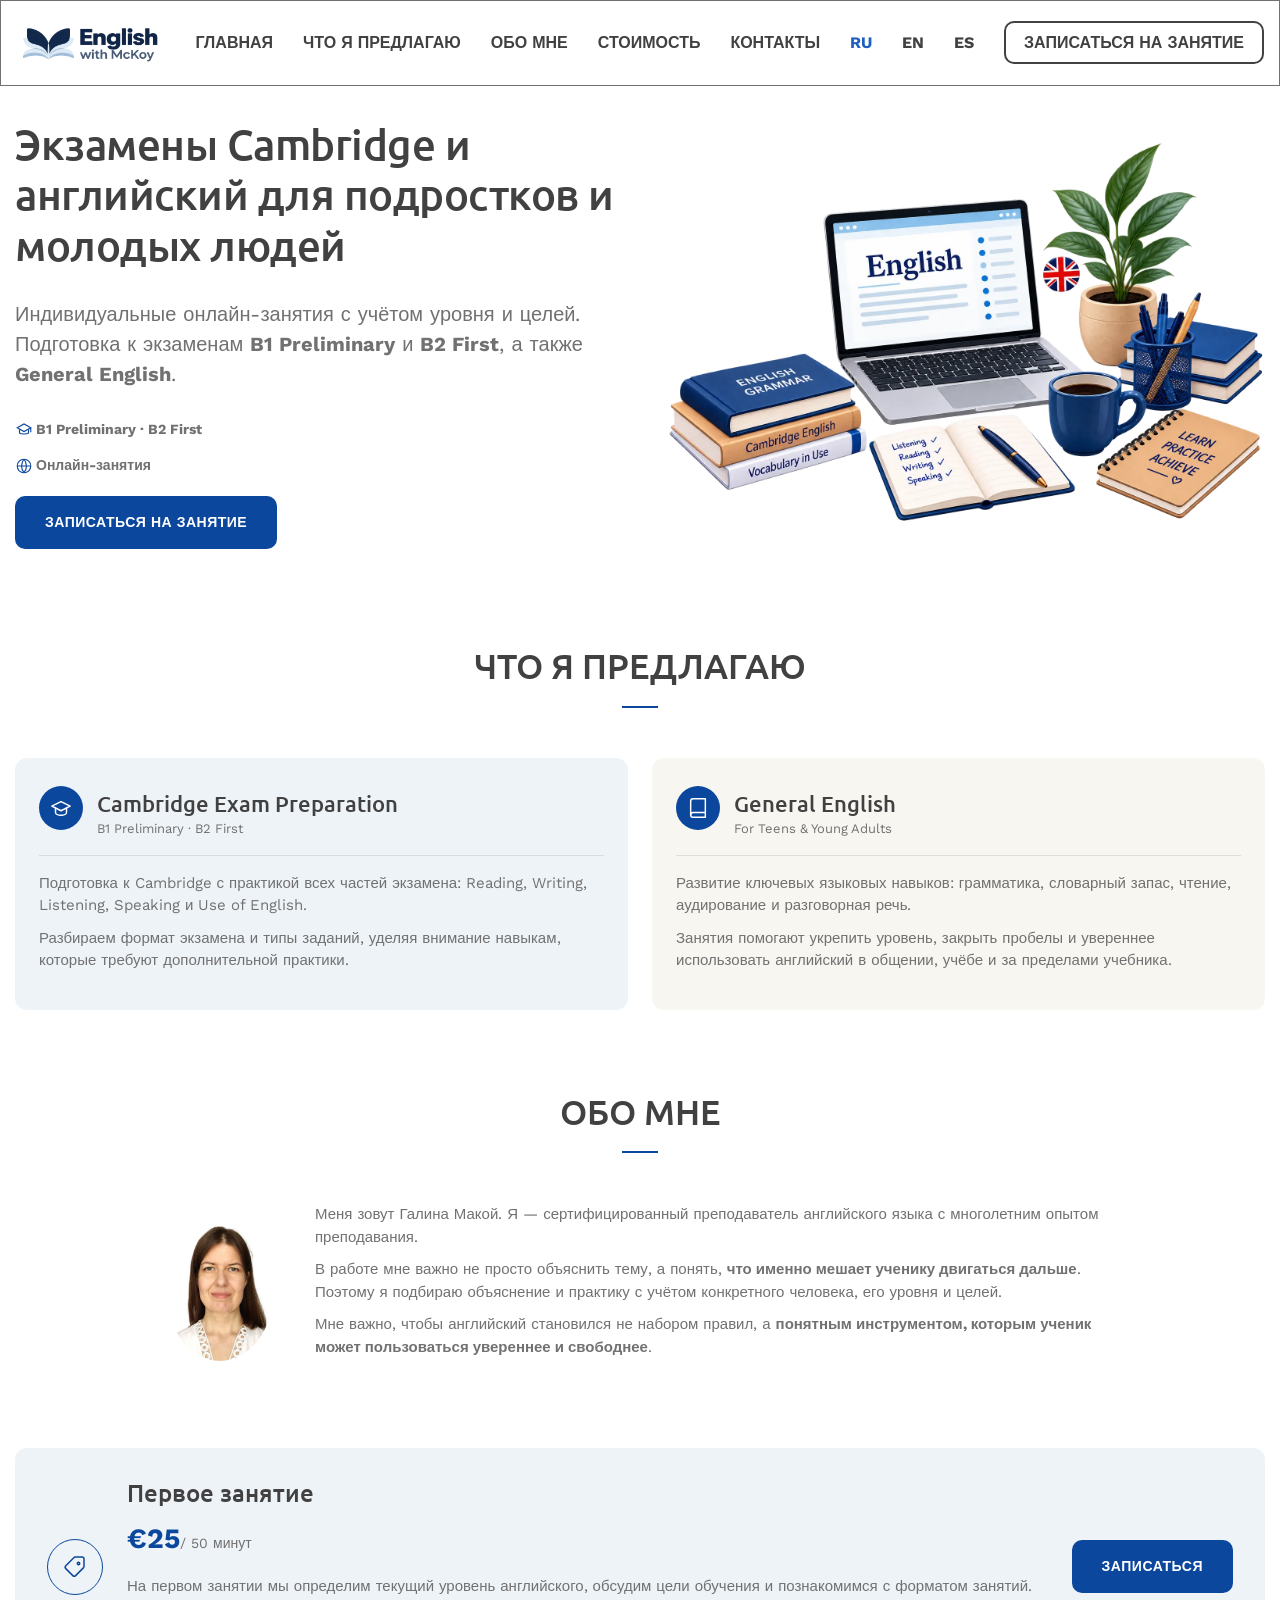
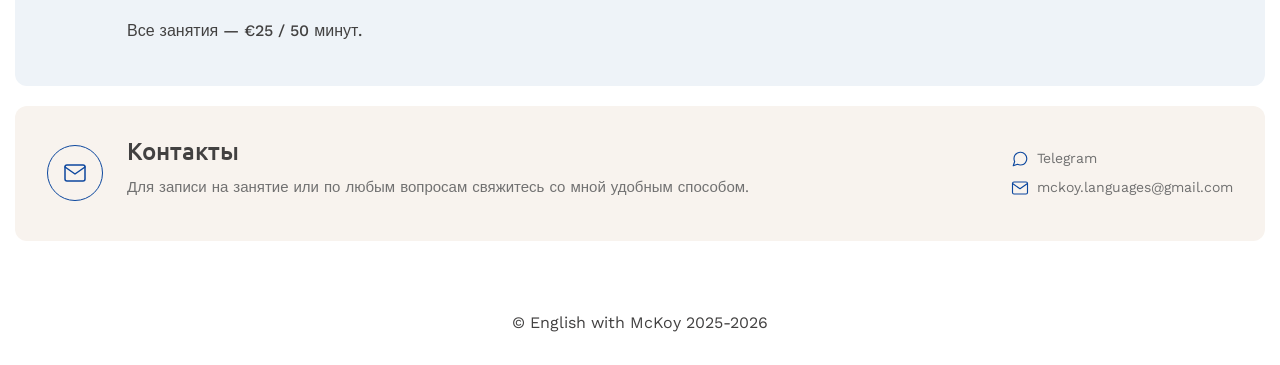
==== index.html @ d6f15142 "Initial commit" ====
<!DOCTYPE html>
<html lang="ru">
<head>
    <meta charset="UTF-8">
    <meta name="viewport" content="width=device-width, initial-scale=1.0">
    <meta name="description"
        content="Галина Маккой — репетитор английского языка онлайн для подростков и молодых взрослых. Cambridge Exam Preparation и General English.">

    <link rel="icon" type="image/png" href="/images/favicon/favicon-96x96.png" sizes="96x96" />
    <link rel="icon" type="image/svg+xml" href="/images/favicon/favicon.svg" />
    <link rel="shortcut icon" href="/images/favicon/favicon.ico" />
    <link rel="apple-touch-icon" sizes="180x180" href="/images/favicon/apple-touch-icon.png" />
    <link rel="manifest" href="/images/favicon/site.webmanifest" />

    <link rel="stylesheet" href="css/styles.css">
    <script defer src="js/main.js"></script>
    <title>Галина Маккой — репетитор английского онлайн</title>
</head>
<body id="home">
    <header class="header">
        <div class="container">
            <div class="header__nav">

                <a href="#home">
                    <h1 class="logo"><img src="/images/logo3.webp" alt="логотип English with McKoy"><span
                            class="sr-only">Galina McKoy's Languages</span></h1>
                </a>
                <button class="burger" type="button">
                    <span class="sr-only">открыть меню</span>
                    <span class="burger__btn"></span>
                </button>
                <nav class="menu">
                    <ul class="menu__list">
                        <li class="menu__item">
                            <a href="#home" class="menu__link">главная</a>
                        </li>
                        <li class="menu__item">
                            <a href="#directions" class="menu__link">Что я предлагаю</a>
                        </li>
                        <li class="menu__item">
                            <a href="#aboutme" class="menu__link">обо мне</a>
                        </li>
                        <li class="menu__item">
                            <a href="#pricing" class="menu__link">стоимость</a>
                        </li>
                        <li class="menu__item">
                            <a href="#contact" class="menu__link">контакты</a>
                        </li>
                        <!-- переключатель языка: ведёт на английскую версию лендинга -->
                        <li class="menu__item">
                            <a href="/" class="menu__link active">ru</a>
                        </li>
                        <li class="menu__item">
                            <a href="/eng/index.html" class="menu__link">en</a>
                        </li>
                        <li class="menu__item">
                            <a href="/es/index.html" class="menu__link">es</a>
                        </li>
                        <li class="menu__item">
                            <a href="#pricing" class="menu__link menu__button">записаться на занятие</a>
                        </li>
                    </ul>

                </nav>
            </div>
        </div>
    </header>
    <main>
        <section class="hero">
            <h2 class="sr-only">Главный экран</h2>
            <div class="container hero__container">

                <div class="hero__info">
                    <p class="hero__heading">Экзамены Cambridge и английский для подростков и молодых людей</p>
                    <p class="hero__subheading">Индивидуальные онлайн-занятия с учётом уровня и целей. Подготовка к
                        экзаменам <span>B1 Preliminary</span> и <span>B2 First</span>, а также <span>General
                            English</span>.</p>
                    <div class="hero__tags">
                        <div class="hero__tag">
                            <svg viewBox="0 0 24 24" aria-hidden="true">
                                <path d="M3 9 12 4l9 5-9 5-9-5Z" />
                                <path d="M6 11v5c2.2 1.7 9.8 1.7 12 0v-5" />
                                <path d="M21 9v6" />
                            </svg>
                            <div class="hero__tag-text">B1 Preliminary · B2 First

                            </div>
                        </div>
                        <div class="hero__tag">
                            <svg viewBox="0 0 24 24" aria-hidden="true">
                                <circle cx="12" cy="12" r="9" />
                                <path d="M3 12h18M12 3a14 14 0 0 1 0 18M12 3a14 14 0 0 0 0 18" />
                            </svg>
                            <div class="hero__tag-text">Онлайн-занятия</div>
                        </div>
                    </div>
                    <a href="#pricing" class="btn btn--primary hero__cta">записаться на занятие</a>

                </div>
                <img class="hero__pic" src="/images/hero_bgr1.webp"
                    alt="рабочий стол с ноутбуком, кофе, блокнотом и растением — подготовка к онлайн-уроку английского">
            </div>
        </section>

        <section class="section" id="directions">
            <div class="container">
                <h2 class="title">Что я предлагаю</h2>
                <ul class="directions__grid">
                    <li class="direction-card">
                        <div class="direction-card__head">
                            <div class="direction-card__icon" aria-hidden="true">
                                <svg viewBox="0 0 24 24" xmlns="http://www.w3.org/2000/svg">
                                    <path d="M22 10 12 5 2 10l10 5 10-5z" stroke-linecap="round"
                                        stroke-linejoin="round" />
                                    <path d="M6 12v5c0 1.5 2.5 3 6 3s6-1.5 6-3v-5" stroke-linecap="round"
                                        stroke-linejoin="round" />
                                </svg>
                            </div>
                            <div>
                                <h3 class="direction-card__title">Cambridge Exam Preparation</h3>
                                <p class="direction-card__subtitle">B1 Preliminary · B2 First</p>
                            </div>
                        </div>
                        <hr class="direction-card__divider">
                        <p class="direction-card__text">Подготовка к Cambridge с практикой всех частей экзамена:
                            Reading, Writing, Listening, Speaking и Use of English.</p>
                        <p class="direction-card__text">Разбираем формат экзамена и типы заданий, уделяя внимание
                            навыкам, которые требуют дополнительной практики.</p>
                    </li>
                    <li class="direction-card direction-card--alt">
                        <div class="direction-card__head">
                            <div class="direction-card__icon" aria-hidden="true">
                                <svg viewBox="0 0 24 24" xmlns="http://www.w3.org/2000/svg">
                                    <path d="M4 19.5A2.5 2.5 0 0 1 6.5 17H20" stroke-linecap="round"
                                        stroke-linejoin="round" />
                                    <path d="M6.5 2H20v20H6.5A2.5 2.5 0 0 1 4 19.5v-15A2.5 2.5 0 0 1 6.5 2z"
                                        stroke-linecap="round" stroke-linejoin="round" />
                                </svg>
                            </div>
                            <div>
                                <h3 class="direction-card__title">General English</h3>
                                <p class="direction-card__subtitle">For Teens &amp; Young Adults</p>
                            </div>
                        </div>
                        <hr class="direction-card__divider">
                        <p class="direction-card__text">Развитие ключевых языковых навыков: грамматика, словарный запас,
                            чтение, аудирование и разговорная речь.</p>
                        <p class="direction-card__text">Занятия помогают укрепить уровень, закрыть пробелы и увереннее
                            использовать английский в общении, учёбе и за пределами
                            учебника.</p>
                    </li>
                </ul>
            </div>
        </section>

        <!-- ОБО МНЕ — ЗАГОТОВКА. Финальный текст пока не готов, оставлено место под фото и короткую заметку -->
        <section class="section" id="aboutme">
            <div class="container">
                <h2 class="title">обо мне</h2>
                <div class="about-placeholder">
                    <img class="about-avatar--placeholder" aria-hidden="true" src="/images/galina.jpg"
                        alt="фото Галины Маккой, преподавателя английского языка, улыбающейся и смотрящей в камеру">
                    <div class="about-placeholder__note">
                        <p>Меня зовут Галина Макой. Я — сертифицированный преподаватель английского языка с многолетним
                            опытом преподавания.</p>

                        <p>В работе мне важно не просто объяснить тему, а понять, <span>что именно мешает ученику
                                двигаться дальше</span>. Поэтому я подбираю объяснение и практику с учётом конкретного
                            человека, его уровня и целей.</p>

                        <p></p>Мне важно, чтобы английский становился не набором правил, а <span>понятным инструментом,
                            которым ученик может пользоваться
                            увереннее и свободнее</span>.</p>
                    </div>
                </div>
            </div>
        </section>

        <!-- ЦЕНА НИЖЕ ПРИМЕРНАЯ — если что-то изменится, поправьте здесь -->
        <section class="section" id="pricing">
            <div class="container">
                <div class="plaque-bar plaque-bar--blue">
                    <div class="plaque-bar__icon" aria-hidden="true">
                        <svg viewBox="0 0 24 24" xmlns="http://www.w3.org/2000/svg">
                            <path
                                d="M20.6 12.6 12.6 20.6a2 2 0 0 1-2.8 0l-7-7a2 2 0 0 1 0-2.8L10.8 2.8A2 2 0 0 1 12.2 2H19a2 2 0 0 1 2 2v6.8a2 2 0 0 1-.4 1.8z"
                                stroke-linecap="round" stroke-linejoin="round" />
                            <circle cx="15.5" cy="8.5" r="1.2" />
                        </svg>
                    </div>
                    <div class="plaque-bar__body">
                        <h2 class="plaque-bar__title">Первое занятие</h2>
                        <p class="plaque-bar__price">€25<span>/ 50 минут</span></p>
                        <p class="plaque-bar__text">На первом занятии мы определим текущий уровень
                            английского, обсудим цели обучения и познакомимся
                            с форматом занятий.
                        </p>
                        <p class="plaque-bar__lessons">Все занятия — €25 / 50 минут.</p>
                    </div>
                    <a href="https://cal.com/galina-mckoy-zdlrys" target="_blank" rel="noopener" class="btn btn--primary">записаться</a>
                </div>

                <!-- КОНТАКТЫ — ПЛЕЙСХОЛДЕРЫ, замените WhatsApp и почту на свои -->
                <div class="plaque-bar plaque-bar--cream" id="contact">
                    <div class="plaque-bar__icon" aria-hidden="true">
                        <svg viewBox="0 0 24 24" xmlns="http://www.w3.org/2000/svg">
                            <rect x="2" y="4" width="20" height="16" rx="2" stroke-linecap="round"
                                stroke-linejoin="round" />
                            <path d="m2 6 10 7 10-7" stroke-linecap="round" stroke-linejoin="round" />
                        </svg>
                    </div>
                    <div class="plaque-bar__body">
                        <h2 class="plaque-bar__title">Контакты</h2>
                        <p class="plaque-bar__text">Для записи на занятие или по любым вопросам свяжитесь со мной
                            удобным способом.</p>
                    </div>
                    <div class="plaque-bar__side">
                        <!-- <a href="#contact" class="btn btn--primary">записаться на занятие</a> -->
                        <div class="plaque-bar__contacts">
                            <span class="plaque-bar__contact-item">
                                <svg viewBox="0 0 24 24" xmlns="http://www.w3.org/2000/svg" aria-hidden="true">
                                    <path
                                        d="M21 11.5a8.38 8.38 0 0 1-.9 3.8 8.5 8.5 0 0 1-7.6 4.7 8.38 8.38 0 0 1-3.8-.9L3 21l1.9-5.7a8.38 8.38 0 0 1-.9-3.8 8.5 8.5 0 0 1 4.7-7.6 8.38 8.38 0 0 1 3.8-.9h.5a8.48 8.48 0 0 1 8 8v.5z"
                                        stroke-linecap="round" stroke-linejoin="round" />
                                </svg>
                                <a href="https://t.me/English_With_McKoy" target="_blank" rel="noopener">Telegram</a>
                            </span>
                            <span class="plaque-bar__contact-item">
                                <svg viewBox="0 0 24 24" xmlns="http://www.w3.org/2000/svg" aria-hidden="true">
                                    <rect x="2" y="4" width="20" height="16" rx="2" stroke-linecap="round"
                                        stroke-linejoin="round" />
                                    <path d="m2 6 10 7 10-7" stroke-linecap="round" stroke-linejoin="round" />
                                </svg>
                                <a href="mailto:mckoy.languages@gmail.com">mckoy.languages@gmail.com</a>
                            </span>
                        </div>
                    </div>
                </div>
            </div>
        </section>


    </main>
    <footer>
        <div class="container">
            &copy English with McKoy 2025-<span id="current-year"></span>
        </div>
    </footer>

</body>
</html>
---- css/styles.css ----
html {
  -webkit-box-sizing: border-box;
          box-sizing: border-box;
}

*,
*::after,
*::before {
  -webkit-box-sizing: inherit;
          box-sizing: inherit;
}

ul,
ol {
  padding: 0;
}

body,
h1,
h2,
h3,
h4,
h5,
h6,
p,
ul,
ol,
li,
figure,
figcaption,
blockquote,
dl,
dd {
  margin: 0;
}

ul {
  list-style: none;
}

img {
  max-width: 100%;
  -o-object-fit: cover;
     object-fit: cover;
  display: block;
}

input,
button,
article,
textarea,
select {
  font: inherit;
}

button {
  -webkit-appearance: none;
     -moz-appearance: none;
          appearance: none;
  padding: 0;
  border: 0;
  background-color: transparent;
  cursor: pointer;
}

a {
  text-decoration: none;
  color: inherit;
}

@font-face {
  font-family: "Work Sans";
  src: url("../fonts/WorkSans-Bold.woff2") format("woff2"), url("../fonts/WorkSans-Bold.woff") format("woff");
  font-weight: 600;
  font-style: normal;
  font-display: swap;
}
@font-face {
  font-family: "Work Sans";
  src: url("../fonts/WorkSans-Regular.woff2") format("woff2"), url("../fonts/WorkSans-Regular.woff") format("woff");
  font-weight: 400;
  font-style: normal;
}
@font-face {
  font-family: "Cormorant Garamond";
  src: url("../fonts/CormorantGaramond-Regular.woff2") format("woff2"), url("../fonts/CormorantGaramond-Regular.woff") format("woff");
  font-weight: 400;
  font-style: normal;
  font-display: swap;
}
@font-face {
  font-family: "Cormorant Garamond";
  src: url("../fonts/CormorantGaramond-Medium.woff2") format("woff2"), url("../fonts/CormorantGaramond-Medium.woff") format("woff");
  font-weight: 500;
  font-style: normal;
  font-display: swap;
}
@font-face {
  font-family: "Work Sans";
  src: url("../fonts/WorkSans-Medium.woff2") format("woff2"), url("../fonts/WorkSans-Medium.woff") format("woff");
  font-weight: 500;
  font-style: normal;
  font-display: swap;
}
@font-face {
  font-family: "Ubuntu";
  src: url("../fonts/Ubuntu-MediumItalic.woff2") format("woff2"), url("../fonts/Ubuntu-MediumItalic.woff") format("woff");
  font-weight: 500;
  font-style: italic;
  font-display: swap;
}
@font-face {
  font-family: "Ubuntu";
  src: url("../fonts/Ubuntu-Light.woff2") format("woff2"), url("../fonts/Ubuntu-Light.woff") format("woff");
  font-weight: 300;
  font-style: normal;
  font-display: swap;
}
@font-face {
  font-family: "Ubuntu";
  src: url("../fonts/Ubuntu-Bold.woff2") format("woff2"), url("../fonts/Ubuntu-Bold.woff") format("woff");
  font-weight: bold;
  font-style: normal;
  font-display: swap;
}
@font-face {
  font-family: "Ubuntu";
  src: url("../fonts/Ubuntu-Medium.woff2") format("woff2"), url("../fonts/Ubuntu-Medium.woff") format("woff");
  font-weight: 500;
  font-style: normal;
  font-display: swap;
}
:root {
  --clr-bgr: #fff;
  --clr-decor: #0c479e;
  --clr-active: #1e5fc1;
  --clr-main-font: #424141;
  --clr-hover: #717171;
  --clr-white: #ffffff;
  --clr-title: #424141;
  --font-body: 'Work Sans', sans-serif;
  --font-heading: 'Ubuntu', serif;
}

html,
body {
  height: 100%;
}

html {
  scroll-behavior: smooth;
}

body {
  display: -webkit-box;
  display: -ms-flexbox;
  display: flex;
  -webkit-box-orient: vertical;
  -webkit-box-direction: normal;
      -ms-flex-direction: column;
          flex-direction: column;
  font-family: var(--font-body);
  color: var(--clr-main-font);
  background-color: var(--clr-bgr);
  background-image: var(--clr-bgr-img);
  line-height: 1.5;
  overflow-x: hidden;
}

body.lock {
  overflow-y: hidden;
}

.main {
  -webkit-box-flex: 1;
      -ms-flex-positive: 1;
          flex-grow: 1;
}

.container {
  max-width: 1336px;
  margin: 0 auto;
  padding: 0 15px;
}

.logo {
  max-width: 2.8125rem;
}

.sr-only {
  position: fixed;
  right: 100vw;
  width: 0;
  height: 0;
  opacity: 0;
  overflow: hidden;
}

.title {
  font-size: 218.75%;
  font-weight: 500;
  line-height: 1.3;
  text-transform: uppercase;
  text-align: center;
  margin-bottom: 3.125rem;
}
@media screen and (max-width: 30.125rem) {
  .title {
    font-size: 187.5%;
  }
}

.section {
  padding: 40px 0 40px 0;
  scroll-margin-top: 5rem;
}
@media screen and (max-width: 34.375rem) {
  .section {
    padding: 20px 0 0 0;
  }
}

.header {
  position: fixed;
  width: 100%;
  z-index: 4;
  -webkit-transition: background-color 0.3s;
  transition: background-color 0.3s;
  border: 1px solid var(--clr-hover);
}
.header.scroll {
  background-color: var(--clr-bgr);
}
.header__nav {
  display: -webkit-box;
  display: -ms-flexbox;
  display: flex;
  -webkit-box-pack: justify;
      -ms-flex-pack: justify;
          justify-content: space-between;
  -webkit-box-align: center;
      -ms-flex-align: center;
          align-items: center;
  -ms-flex-wrap: nowrap;
      flex-wrap: nowrap;
  gap: 0.75rem 1.5rem;
  padding: 0.875rem 0;
}

.menu {
  font-size: 100%;
  text-transform: uppercase;
}
.menu__link {
  font-weight: 600;
}
.menu__link.active {
  color: var(--clr-active);
}
.menu__button {
  padding: 0.625rem 1.125rem;
  margin: 0.25rem 0;
  border: 2px solid var(--clr-main-font);
  border-radius: 0.625rem;
  line-height: 1;
  white-space: nowrap;
  -webkit-transition: all 0.3s;
  transition: all 0.3s;
}
.menu__button svg {
  width: 1.5rem;
  height: 1.5rem;
  fill: var(--clr-main-font);
  stroke: var(--clr-main-font);
  stroke-width: 0.0625rem;
  -webkit-transition: all 0.3s;
  transition: all 0.3s;
}
.menu__button:hover {
  border: 2px solid var(--clr-decor);
  color: var(--clr-bgr);
  background-color: var(--clr-decor);
}
.menu__button:hover svg {
  fill: var(--clr-bgr);
  stroke: var(--clr-bgr);
}
.menu__list {
  display: -webkit-box;
  display: -ms-flexbox;
  display: flex;
  -ms-flex-wrap: nowrap;
      flex-wrap: nowrap;
  row-gap: 0.75rem;
  gap: 1.875rem;
  font-family: var(--font-body);
  font-weight: 400;
}
@media screen and (max-width: 79.375rem) {
  .menu__list {
    -webkit-box-orient: vertical;
    -webkit-box-direction: normal;
        -ms-flex-direction: column;
            flex-direction: column;
    -webkit-box-pack: center;
        -ms-flex-pack: center;
            justify-content: center;
    padding: 5rem 0;
  }
}
@media screen and (max-width: 79.375rem) {
  .menu {
    display: -webkit-box;
    display: -ms-flexbox;
    display: flex;
    -webkit-box-orient: vertical;
    -webkit-box-direction: normal;
        -ms-flex-direction: column;
            flex-direction: column;
    gap: 1.875rem;
    position: absolute;
    text-align: center;
    padding: 81px 0;
    top: 0;
    bottom: 0;
    right: 0;
    left: 0;
    height: 100vh;
    overflow-y: auto;
    background-color: var(--clr-bgr);
    -webkit-transform: translateX(-200%);
        -ms-transform: translateX(-200%);
            transform: translateX(-200%);
    -webkit-transition: -webkit-transform 1s;
    transition: -webkit-transform 1s;
    transition: transform 1s;
    transition: transform 1s, -webkit-transform 1s;
  }
}
.menu.active {
  -webkit-transform: translateX(0);
      -ms-transform: translateX(0);
          transform: translateX(0);
  -webkit-transition: -webkit-transform 0.5s;
  transition: -webkit-transform 0.5s;
  transition: transform 0.5s;
  transition: transform 0.5s, -webkit-transform 0.5s;
}
.menu__item {
  white-space: nowrap;
  -webkit-transition: color 0.3s;
  transition: color 0.3s;
}
.menu__item:hover {
  color: var(--clr-hover);
}

.logo {
  display: -webkit-box;
  display: -ms-flexbox;
  display: flex;
  -webkit-box-pack: center;
      -ms-flex-pack: center;
          justify-content: center;
  -webkit-box-align: center;
      -ms-flex-align: center;
          align-items: center;
  max-width: 9.375rem;
  position: relative;
  z-index: 1;
  -webkit-transition: color 0.3s;
  transition: color 0.3s;
}

.burger {
  display: none;
  position: relative;
  width: 70px;
  height: 44px;
  z-index: 100;
}
.burger.active span {
  -webkit-transform: scale(0);
      -ms-transform: scale(0);
          transform: scale(0);
}
.burger.active::before {
  -webkit-transform: rotate(45deg);
      -ms-transform: rotate(45deg);
          transform: rotate(45deg);
  top: 21px;
}
.burger.active::after {
  -webkit-transform: rotate(-45deg);
      -ms-transform: rotate(-45deg);
          transform: rotate(-45deg);
  bottom: 21px;
}
@media screen and (max-width: 79.375rem) {
  .burger {
    display: block;
  }
}
.burger__btn {
  top: 21px;
  position: absolute;
}
.burger::before, .burger::after, .burger__btn {
  position: absolute;
  width: 55px;
  height: 2px;
  left: 0;
  background-color: var(--clr-decor);
}
@media screen and (max-width: 29.375rem) {
  .burger::before, .burger::after, .burger__btn {
    width: 44px;
  }
}
.burger::before, .burger::after {
  content: "";
  -webkit-transition: -webkit-transform 0.2s ease-out;
  transition: -webkit-transform 0.2s ease-out;
  transition: transform 0.2s ease-out;
  transition: transform 0.2s ease-out, -webkit-transform 0.2s ease-out;
}
.burger::before {
  top: 10px;
}
.burger::after {
  bottom: 10px;
}

.hero__container {
  display: -webkit-box;
  display: -ms-flexbox;
  display: flex;
  -webkit-box-flex: 1;
      -ms-flex: 1;
          flex: 1;
  -webkit-box-orient: horizontal;
  -webkit-box-direction: normal;
      -ms-flex-direction: row;
          flex-direction: row;
  -webkit-box-pack: justify;
      -ms-flex-pack: justify;
          justify-content: space-between;
  -webkit-box-align: center;
      -ms-flex-align: center;
          align-items: center;
  gap: 1.25rem;
  padding-top: 7.5rem;
  padding-bottom: 3.4375rem;
}
@media screen and (max-width: 61.875rem) {
  .hero__container {
    -webkit-box-orient: vertical;
    -webkit-box-direction: normal;
        -ms-flex-direction: column;
            flex-direction: column;
    -webkit-box-pack: center;
        -ms-flex-pack: center;
            justify-content: center;
    -webkit-box-align: center;
        -ms-flex-align: center;
            align-items: center;
    padding-bottom: 1.875rem;
  }
}
.hero__info {
  display: -webkit-inline-box;
  display: -ms-inline-flexbox;
  display: inline-flex;
  -webkit-box-orient: vertical;
  -webkit-box-direction: normal;
      -ms-flex-direction: column;
          flex-direction: column;
  position: relative;
  z-index: 3;
  -webkit-box-flex: 1;
      -ms-flex: 1 1 45%;
          flex: 1 1 45%;
}
.hero__pic {
  display: block;
  width: 55%;
  max-width: 37.5rem;
  height: auto;
}
@media screen and (max-width: 59.375rem) {
  .hero__container {
    padding-left: 1.25rem;
    padding-right: 1.25rem;
  }
  .hero__info {
    width: 100%;
  }
  .hero__pic {
    width: 100%;
    max-width: 34.375rem;
  }
}

.btn {
  display: -webkit-inline-box;
  display: -ms-inline-flexbox;
  display: inline-flex;
  -webkit-box-align: center;
      -ms-flex-align: center;
          align-items: center;
  -webkit-box-pack: center;
      -ms-flex-pack: center;
          justify-content: center;
  gap: 0.5rem;
  padding: 0.875rem 1.75rem;
  border: 2px solid var(--clr-decor);
  border-radius: 0.625rem;
  font-weight: 600;
  text-transform: uppercase;
  font-size: 87.5%;
  letter-spacing: 0.5px;
  -webkit-transition: all 0.3s;
  transition: all 0.3s;
  cursor: pointer;
  text-align: center;
  color: var(--clr-decor);
}
.btn:hover {
  background-color: var(--clr-decor);
  color: #fff;
}
.btn--primary {
  background-color: var(--clr-decor);
  color: #fff;
}
.btn--primary:hover {
  background-color: transparent;
  color: var(--clr-decor);
}

.hero__heading {
  font-family: var(--font-heading);
  font-size: 262.5%;
  font-weight: 500;
  color: var(--clr-main-font);
  margin-bottom: 1.75rem;
  line-height: 1.2;
  letter-spacing: -0.5px;
}
@media screen and (max-width: 30.125rem) {
  .hero__heading {
    font-size: 175%;
  }
}

.hero__subheading {
  font-size: 125%;
  font-weight: 400;
  color: var(--clr-hover);
  margin-bottom: 1.875rem;
}
.hero__subheading span {
  font-weight: 700;
}
@media screen and (max-width: 30.125rem) {
  .hero__subheading {
    font-size: 100%;
  }
}

.hero__cta {
  -ms-flex-item-align: start;
      align-self: flex-start;
}
@media screen and (max-width: 68.75rem) {
  .hero__cta {
    -ms-flex-item-align: center;
        align-self: center;
  }
}

.hero__tags {
  display: -webkit-box;
  display: -ms-flexbox;
  display: flex;
  -webkit-box-orient: vertical;
  -webkit-box-direction: normal;
      -ms-flex-direction: column;
          flex-direction: column;
  gap: 0.9375rem;
  margin-bottom: 1.25rem;
}

.hero__tag {
  display: -webkit-box;
  display: -ms-flexbox;
  display: flex;
  -webkit-box-align: center;
      -ms-flex-align: center;
          align-items: center;
  gap: 0.1875rem;
  font-size: 87.5%;
  color: var(--clr-hover);
}
.hero__tag svg {
  width: 1.125rem;
  height: 1.125rem;
  stroke: var(--clr-decor);
  fill: none;
  stroke-width: 1.5;
  -ms-flex-negative: 0;
      flex-shrink: 0;
}

.hero__tag-text {
  font-weight: 700;
}

/* .hero__more {
    margin-left: toRem(16);
    font-size: percent(14, 16);
    color: var(--clr-hover);
    text-decoration: underline;
} */
.title {
  position: relative;
  padding-bottom: 1.125rem;
  font-family: var(--font-heading);
}
.title::after {
  content: "";
  position: absolute;
  bottom: 0;
  left: 50%;
  -webkit-transform: translateX(-50%);
      -ms-transform: translateX(-50%);
          transform: translateX(-50%);
  width: 2.25rem;
  height: 2px;
  background-color: var(--clr-decor);
}

.directions__grid {
  display: -webkit-box;
  display: -ms-flexbox;
  display: flex;
  gap: 1.5rem;
  -ms-flex-wrap: wrap;
      flex-wrap: wrap;
  -webkit-box-pack: center;
      -ms-flex-pack: center;
          justify-content: center;
}
@media screen and (max-width: 46.875rem) {
  .directions__grid {
    -webkit-box-orient: vertical;
    -webkit-box-direction: normal;
        -ms-flex-direction: column;
            flex-direction: column;
  }
}

.direction-card {
  -webkit-box-flex: 1;
      -ms-flex: 1;
          flex: 1;
  max-width: 100%;
  background: #eef3f8;
  border-radius: 0.75rem;
  padding: 1.75rem 1.5rem;
}
.direction-card--alt {
  background: #f8f6f1;
}
.direction-card__head {
  display: -webkit-box;
  display: -ms-flexbox;
  display: flex;
  -webkit-box-align: start;
      -ms-flex-align: start;
          align-items: flex-start;
  gap: 0.875rem;
  margin-bottom: 1rem;
}
.direction-card__icon {
  width: 2.75rem;
  height: 2.75rem;
  border-radius: 50%;
  background: var(--clr-decor);
  display: -webkit-box;
  display: -ms-flexbox;
  display: flex;
  -webkit-box-align: center;
      -ms-flex-align: center;
          align-items: center;
  -webkit-box-pack: center;
      -ms-flex-pack: center;
          justify-content: center;
  -ms-flex-negative: 0;
      flex-shrink: 0;
}
.direction-card__icon svg {
  width: 1.375rem;
  height: 1.375rem;
  stroke: #fff;
  fill: none;
  stroke-width: 1.6;
}
.direction-card__title {
  font-family: var(--font-heading);
  font-size: 137.5%;
  font-weight: 500;
  color: var(--clr-main-font);
  margin: 0.25rem 0 0.125rem;
  line-height: 1.25;
}
.direction-card__subtitle {
  font-size: 81.25%;
  color: var(--clr-hover);
  margin: 0;
}
.direction-card__divider {
  border: none;
  border-top: 1px solid rgba(31, 51, 80, 0.12);
  margin: 0 0 1rem;
}
.direction-card__text {
  font-size: 93.75%;
  color: var(--clr-hover);
  margin: 0 0 0.625rem;
}

.about-placeholder {
  display: -webkit-box;
  display: -ms-flexbox;
  display: flex;
  -webkit-box-align: center;
      -ms-flex-align: center;
          align-items: center;
  -ms-flex-wrap: nowrap;
      flex-wrap: nowrap;
  gap: 2.5rem;
  -webkit-box-pack: center;
      -ms-flex-pack: center;
          justify-content: center;
  text-align: left;
}
@media screen and (max-width: 38.75rem) {
  .about-placeholder {
    -webkit-box-orient: vertical;
    -webkit-box-direction: normal;
        -ms-flex-direction: column;
            flex-direction: column;
  }
}

.about-avatar--placeholder {
  width: 6.875rem;
  height: 9.375rem;
  border-radius: 50%;
  background: #eef3f8;
  display: -webkit-box;
  display: -ms-flexbox;
  display: flex;
  -webkit-box-align: center;
      -ms-flex-align: center;
          align-items: center;
  -webkit-box-pack: center;
      -ms-flex-pack: center;
          justify-content: center;
  -ms-flex-negative: 0;
      flex-shrink: 0;
}

.about-placeholder__note {
  color: var(--clr-hover);
  font-size: 93.75%;
  max-width: 50rem;
}
.about-placeholder__note span {
  font-weight: 700;
}
.about-placeholder__note p {
  margin: 0 0 0.625rem;
}

.plaque-bar {
  display: -webkit-box;
  display: -ms-flexbox;
  display: flex;
  -webkit-box-align: center;
      -ms-flex-align: center;
          align-items: center;
  gap: 1.5rem;
  -ms-flex-wrap: wrap;
      flex-wrap: wrap;
  border-radius: 0.75rem;
  padding: 1.75rem 2rem;
  margin-bottom: 1.25rem;
}
.plaque-bar:last-child {
  margin-bottom: 0;
}
.plaque-bar--blue {
  background: #eef3f8;
}
.plaque-bar--cream {
  background: #f8f3ee;
}
.plaque-bar__icon {
  width: 3.5rem;
  height: 3.5rem;
  border-radius: 50%;
  border: 1.5px solid var(--clr-decor);
  display: -webkit-box;
  display: -ms-flexbox;
  display: flex;
  -webkit-box-align: center;
      -ms-flex-align: center;
          align-items: center;
  -webkit-box-pack: center;
      -ms-flex-pack: center;
          justify-content: center;
  -ms-flex-negative: 0;
      flex-shrink: 0;
}
.plaque-bar__icon svg {
  width: 1.5rem;
  height: 1.5rem;
  stroke: var(--clr-decor);
  fill: none;
  stroke-width: 1.5;
}
.plaque-bar__body {
  -webkit-box-flex: 1;
      -ms-flex: 1;
          flex: 1;
  min-width: 12rem;
}
.plaque-bar__body p {
  margin-bottom: 15px;
}
.plaque-bar__title {
  font-family: var(--font-heading);
  font-size: 150%;
  font-weight: 500;
  color: var(--clr-main-font);
  margin: 0 0 0.375rem;
}
.plaque-bar__price {
  font-size: 175%;
  font-weight: 600;
  color: var(--clr-decor);
  margin: 0 0 0.25rem;
}
.plaque-bar__price span {
  font-size: 50%;
  color: var(--clr-hover);
  font-weight: 400;
}
.plaque-bar__text {
  font-size: 93.75%;
  color: var(--clr-hover);
  margin: 0;
}
.plaque-bar__lessons {
  padding-top: 0.375rem;
  font-weight: 500;
}
.plaque-bar__side {
  display: -webkit-box;
  display: -ms-flexbox;
  display: flex;
  -webkit-box-orient: vertical;
  -webkit-box-direction: normal;
      -ms-flex-direction: column;
          flex-direction: column;
  -webkit-box-align: start;
      -ms-flex-align: start;
          align-items: flex-start;
  gap: 0.75rem;
}
.plaque-bar__contacts {
  display: -webkit-box;
  display: -ms-flexbox;
  display: flex;
  -webkit-box-orient: vertical;
  -webkit-box-direction: normal;
      -ms-flex-direction: column;
          flex-direction: column;
  gap: 0.5rem;
}
.plaque-bar__contact-item {
  display: -webkit-box;
  display: -ms-flexbox;
  display: flex;
  -webkit-box-align: center;
      -ms-flex-align: center;
          align-items: center;
  gap: 0.5rem;
  font-size: 87.5%;
  color: var(--clr-hover);
}
.plaque-bar__contact-item svg {
  width: 1.125rem;
  height: 1.125rem;
  stroke: var(--clr-decor);
  fill: none;
  stroke-width: 1.5;
  -ms-flex-negative: 0;
      flex-shrink: 0;
}
@media screen and (max-width: 40.625rem) {
  .plaque-bar {
    -webkit-box-orient: vertical;
    -webkit-box-direction: normal;
        -ms-flex-direction: column;
            flex-direction: column;
    text-align: center;
    -webkit-box-align: center;
        -ms-flex-align: center;
            align-items: center;
  }
  .plaque-bar__side {
    -webkit-box-align: center;
        -ms-flex-align: center;
            align-items: center;
  }
}

footer {
  text-align: center;
  padding: 1.875rem 0;
}
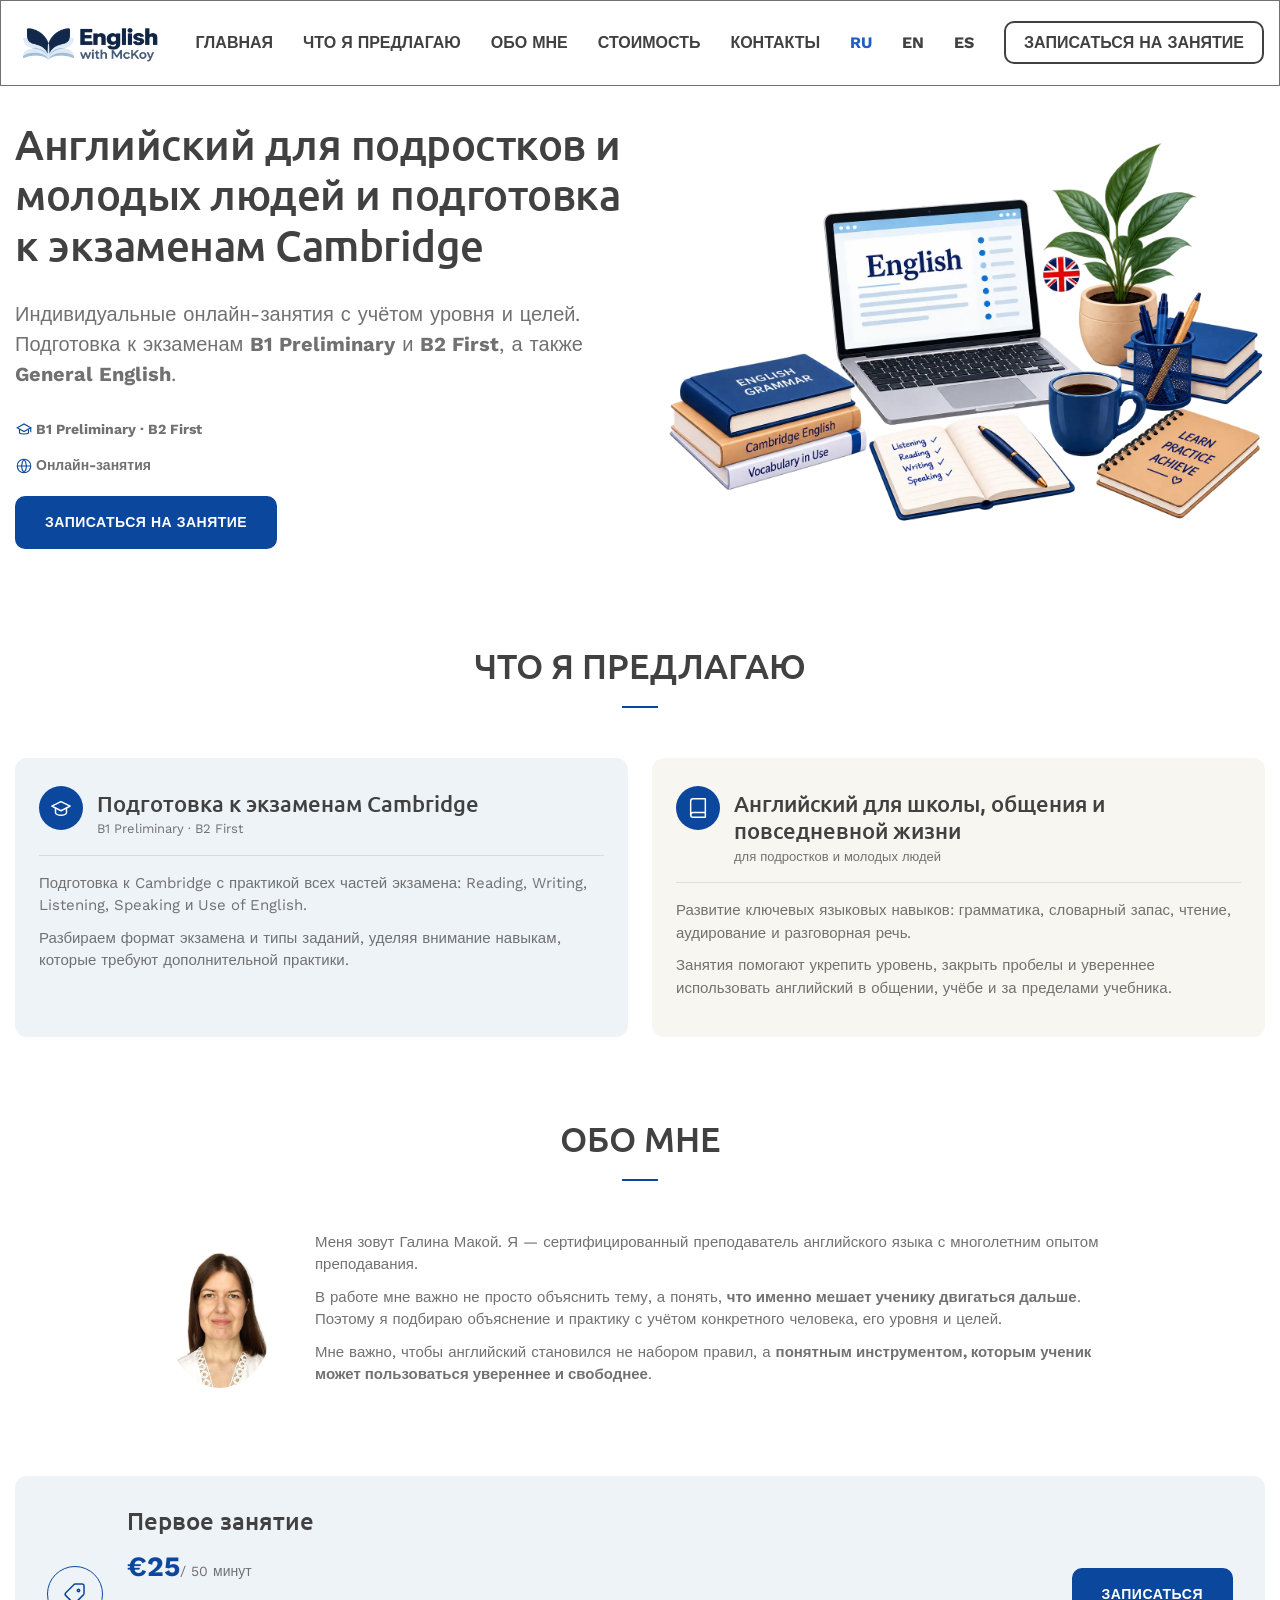
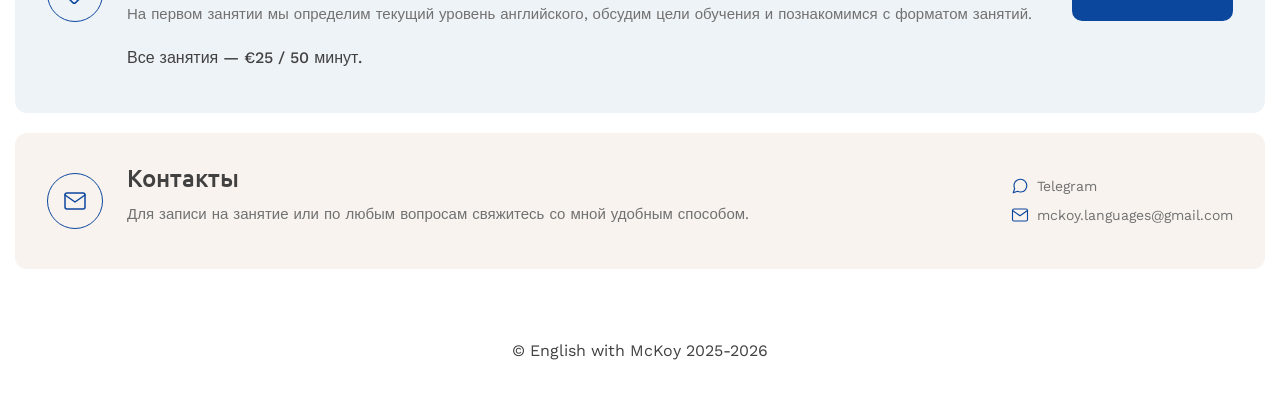
==== commit 983b5a27: "change hero titles" ====
--- a/index.html
+++ b/index.html
@@ -3,8 +3,15 @@
 <head>
     <meta charset="UTF-8">
     <meta name="viewport" content="width=device-width, initial-scale=1.0">
+    <meta property="og:image" content="https://englishwithmckoy.netlify.app/images/og-image.webp" />
+    <meta property="og:image:width" content="1200" />
+    <meta property="og:image:height" content="630" />
+    <meta property="og:url" content="https://englishwithmckoy.netlify.app/" />
+    <meta property="og:locale" content="ru_RU" />
+    <meta name="twitter:card" content="summary_large_image" />
+    <meta name="twitter:image" content="https://englishwithmckoy.netlify.app/images/og-image.webp" />
     <meta name="description"
-        content="Галина Маккой — репетитор английского языка онлайн для подростков и молодых взрослых. Cambridge Exam Preparation и General English.">
+        content="Галина Маккой — преподаватель английского онлайн для подростков и молодых людей. Подготовка к Cambridge B1 Preliminary и B2 First, а также General English.">
 
     <link rel="icon" type="image/png" href="/images/favicon/favicon-96x96.png" sizes="96x96" />
     <link rel="icon" type="image/svg+xml" href="/images/favicon/favicon.svg" />
@@ -14,7 +21,7 @@
 
     <link rel="stylesheet" href="css/styles.css">
     <script defer src="js/main.js"></script>
-    <title>Галина Маккой — репетитор английского онлайн</title>
+    <title>Галина Маккой — репетитор английского онлайн | Cambridge Exam Preparation</title>
 </head>
 <body id="home">
     <header class="header">
@@ -71,7 +78,8 @@
             <div class="container hero__container">
 
                 <div class="hero__info">
-                    <p class="hero__heading">Экзамены Cambridge и английский для подростков и молодых людей</p>
+                    <p class="hero__heading">Английский для подростков и молодых людей и подготовка к экзаменам
+                        Cambridge</p>
                     <p class="hero__subheading">Индивидуальные онлайн-занятия с учётом уровня и целей. Подготовка к
                         экзаменам <span>B1 Preliminary</span> и <span>B2 First</span>, а также <span>General
                             English</span>.</p>
@@ -117,7 +125,7 @@
                                 </svg>
                             </div>
                             <div>
-                                <h3 class="direction-card__title">Cambridge Exam Preparation</h3>
+                                <h3 class="direction-card__title">Подготовка к экзаменам Cambridge</h3>
                                 <p class="direction-card__subtitle">B1 Preliminary · B2 First</p>
                             </div>
                         </div>
@@ -138,8 +146,9 @@
                                 </svg>
                             </div>
                             <div>
-                                <h3 class="direction-card__title">General English</h3>
-                                <p class="direction-card__subtitle">For Teens &amp; Young Adults</p>
+                                <h3 class="direction-card__title">Английский для школы, общения и повседневной жизни
+                                </h3>
+                                <p class="direction-card__subtitle">для подростков и молодых людей</p>
                             </div>
                         </div>
                         <hr class="direction-card__divider">
@@ -197,7 +206,8 @@
                         </p>
                         <p class="plaque-bar__lessons">Все занятия — €25 / 50 минут.</p>
                     </div>
-                    <a href="https://cal.com/galina-mckoy-zdlrys" target="_blank" rel="noopener" class="btn btn--primary">записаться</a>
+                    <a href="https://cal.com/galina-mckoy-zdlrys" target="_blank" rel="noopener"
+                        class="btn btn--primary">записаться</a>
                 </div>
 
                 <!-- КОНТАКТЫ — ПЛЕЙСХОЛДЕРЫ, замените WhatsApp и почту на свои -->
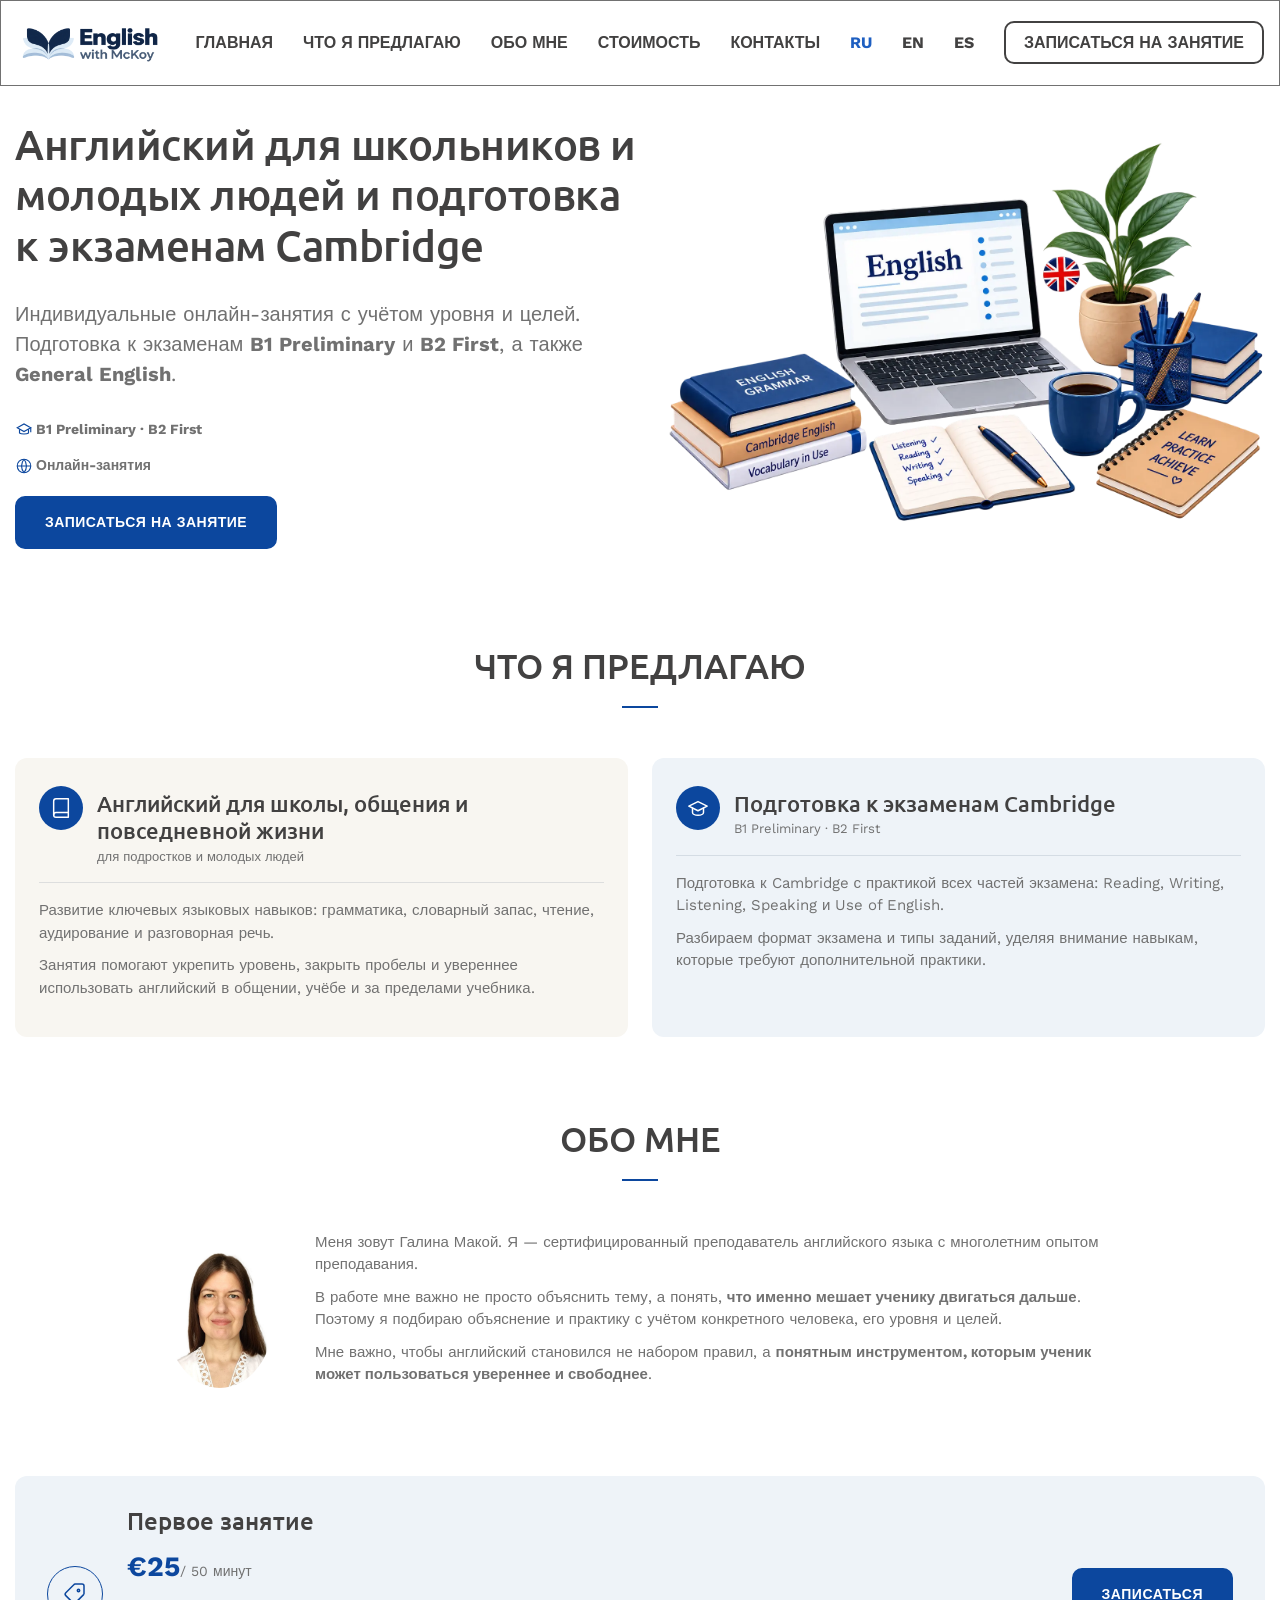
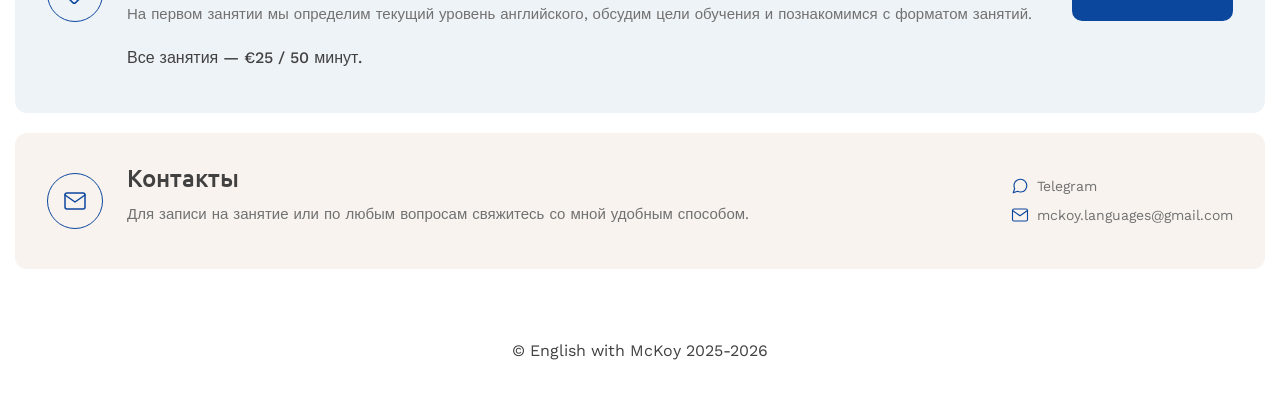
==== commit a0197778: "chenged russian heo headings" ====
--- a/index.html
+++ b/index.html
@@ -11,7 +11,7 @@
     <meta name="twitter:card" content="summary_large_image" />
     <meta name="twitter:image" content="https://englishwithmckoy.netlify.app/images/og-image.webp" />
     <meta name="description"
-        content="Галина Маккой — преподаватель английского онлайн для подростков и молодых людей. Подготовка к Cambridge B1 Preliminary и B2 First, а также General English.">
+        content="Галина Маккой — преподаватель английского онлайн для школьников и молодых людей. Подготовка к Cambridge B1 Preliminary и B2 First, а также General English.">
 
     <link rel="icon" type="image/png" href="/images/favicon/favicon-96x96.png" sizes="96x96" />
     <link rel="icon" type="image/svg+xml" href="/images/favicon/favicon.svg" />
@@ -78,7 +78,7 @@
             <div class="container hero__container">
 
                 <div class="hero__info">
-                    <p class="hero__heading">Английский для подростков и молодых людей и подготовка к экзаменам
+                    <p class="hero__heading">Английский для школьников и молодых людей и подготовка к экзаменам
                         Cambridge</p>
                     <p class="hero__subheading">Индивидуальные онлайн-занятия с учётом уровня и целей. Подготовка к
                         экзаменам <span>B1 Preliminary</span> и <span>B2 First</span>, а также <span>General
@@ -114,35 +114,13 @@
             <div class="container">
                 <h2 class="title">Что я предлагаю</h2>
                 <ul class="directions__grid">
-                    <li class="direction-card">
-                        <div class="direction-card__head">
-                            <div class="direction-card__icon" aria-hidden="true">
-                                <svg viewBox="0 0 24 24" xmlns="http://www.w3.org/2000/svg">
-                                    <path d="M22 10 12 5 2 10l10 5 10-5z" stroke-linecap="round"
-                                        stroke-linejoin="round" />
-                                    <path d="M6 12v5c0 1.5 2.5 3 6 3s6-1.5 6-3v-5" stroke-linecap="round"
-                                        stroke-linejoin="round" />
-                                </svg>
-                            </div>
-                            <div>
-                                <h3 class="direction-card__title">Подготовка к экзаменам Cambridge</h3>
-                                <p class="direction-card__subtitle">B1 Preliminary · B2 First</p>
-                            </div>
-                        </div>
-                        <hr class="direction-card__divider">
-                        <p class="direction-card__text">Подготовка к Cambridge с практикой всех частей экзамена:
-                            Reading, Writing, Listening, Speaking и Use of English.</p>
-                        <p class="direction-card__text">Разбираем формат экзамена и типы заданий, уделяя внимание
-                            навыкам, которые требуют дополнительной практики.</p>
-                    </li>
                     <li class="direction-card direction-card--alt">
                         <div class="direction-card__head">
                             <div class="direction-card__icon" aria-hidden="true">
                                 <svg viewBox="0 0 24 24" xmlns="http://www.w3.org/2000/svg">
-                                    <path d="M4 19.5A2.5 2.5 0 0 1 6.5 17H20" stroke-linecap="round"
-                                        stroke-linejoin="round" />
-                                    <path d="M6.5 2H20v20H6.5A2.5 2.5 0 0 1 4 19.5v-15A2.5 2.5 0 0 1 6.5 2z"
-                                        stroke-linecap="round" stroke-linejoin="round" />
+                                    <path d="M4 19.5A2.5 2.5 0 0 1 6.5 17H20" stroke-linecap="round" stroke-linejoin="round" />
+                                    <path d="M6.5 2H20v20H6.5A2.5 2.5 0 0 1 4 19.5v-15A2.5 2.5 0 0 1 6.5 2z" stroke-linecap="round"
+                                        stroke-linejoin="round" />
                                 </svg>
                             </div>
                             <div>
@@ -157,6 +135,27 @@
                         <p class="direction-card__text">Занятия помогают укрепить уровень, закрыть пробелы и увереннее
                             использовать английский в общении, учёбе и за пределами
                             учебника.</p>
+                    </li>
+                    <li class="direction-card">
+                        <div class="direction-card__head">
+                            <div class="direction-card__icon" aria-hidden="true">
+                                <svg viewBox="0 0 24 24" xmlns="http://www.w3.org/2000/svg">
+                                    <path d="M22 10 12 5 2 10l10 5 10-5z" stroke-linecap="round"
+                                        stroke-linejoin="round" />
+                                    <path d="M6 12v5c0 1.5 2.5 3 6 3s6-1.5 6-3v-5" stroke-linecap="round"
+                                        stroke-linejoin="round" />
+                                </svg>
+                            </div>
+                            <div>
+                                <h3 class="direction-card__title">Подготовка к экзаменам Cambridge</h3>
+                                <p class="direction-card__subtitle">B1 Preliminary · B2 First</p>
+                            </div>
+                        </div>
+                        <hr class="direction-card__divider">
+                        <p class="direction-card__text">Подготовка к Cambridge с практикой всех частей экзамена:
+                            Reading, Writing, Listening, Speaking и Use of English.</p>
+                        <p class="direction-card__text">Разбираем формат экзамена и типы заданий, уделяя внимание
+                            навыкам, которые требуют дополнительной практики.</p>
                     </li>
                 </ul>
             </div>
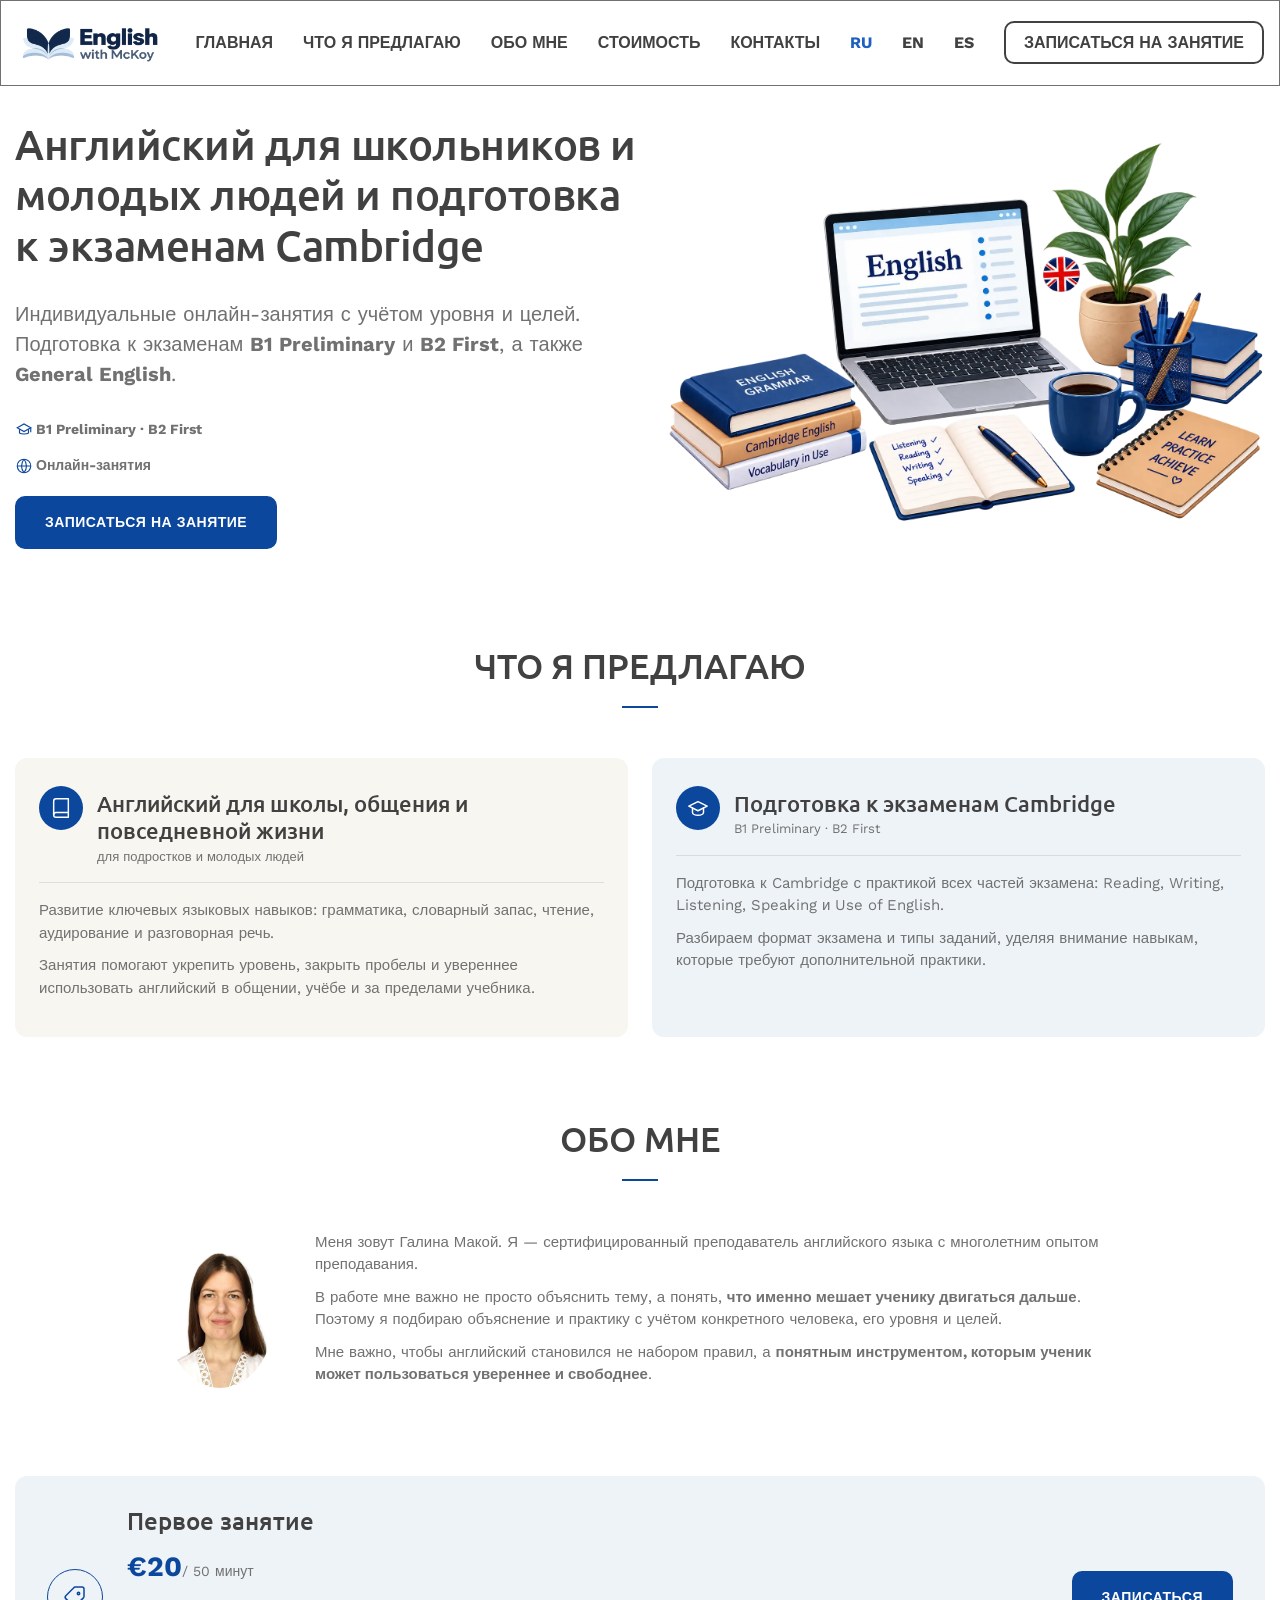
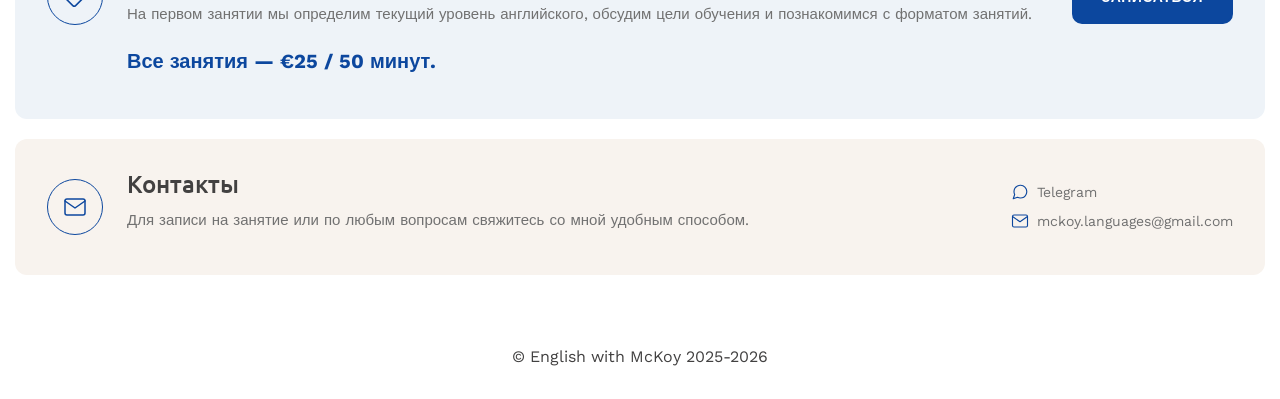
==== commit a2e8c34d: "20 euros first lesson change" ====
--- a/index.html
+++ b/index.html
@@ -118,9 +118,10 @@
                         <div class="direction-card__head">
                             <div class="direction-card__icon" aria-hidden="true">
                                 <svg viewBox="0 0 24 24" xmlns="http://www.w3.org/2000/svg">
-                                    <path d="M4 19.5A2.5 2.5 0 0 1 6.5 17H20" stroke-linecap="round" stroke-linejoin="round" />
-                                    <path d="M6.5 2H20v20H6.5A2.5 2.5 0 0 1 4 19.5v-15A2.5 2.5 0 0 1 6.5 2z" stroke-linecap="round"
-                                        stroke-linejoin="round" />
+                                    <path d="M4 19.5A2.5 2.5 0 0 1 6.5 17H20" stroke-linecap="round"
+                                        stroke-linejoin="round" />
+                                    <path d="M6.5 2H20v20H6.5A2.5 2.5 0 0 1 4 19.5v-15A2.5 2.5 0 0 1 6.5 2z"
+                                        stroke-linecap="round" stroke-linejoin="round" />
                                 </svg>
                             </div>
                             <div>
@@ -198,7 +199,7 @@
                     </div>
                     <div class="plaque-bar__body">
                         <h2 class="plaque-bar__title">Первое занятие</h2>
-                        <p class="plaque-bar__price">€25<span>/ 50 минут</span></p>
+                        <p class="plaque-bar__price">€20<span>/ 50 минут</span></p>
                         <p class="plaque-bar__text">На первом занятии мы определим текущий уровень
                             английского, обсудим цели обучения и познакомимся
                             с форматом занятий.
--- a/css/styles.css
+++ b/css/styles.css
@@ -865,7 +865,9 @@
 }
 .plaque-bar__lessons {
   padding-top: 0.375rem;
-  font-weight: 500;
+  font-size: 125%;
+  font-weight: 600;
+  color: var(--clr-decor);
 }
 .plaque-bar__side {
   display: -webkit-box;
